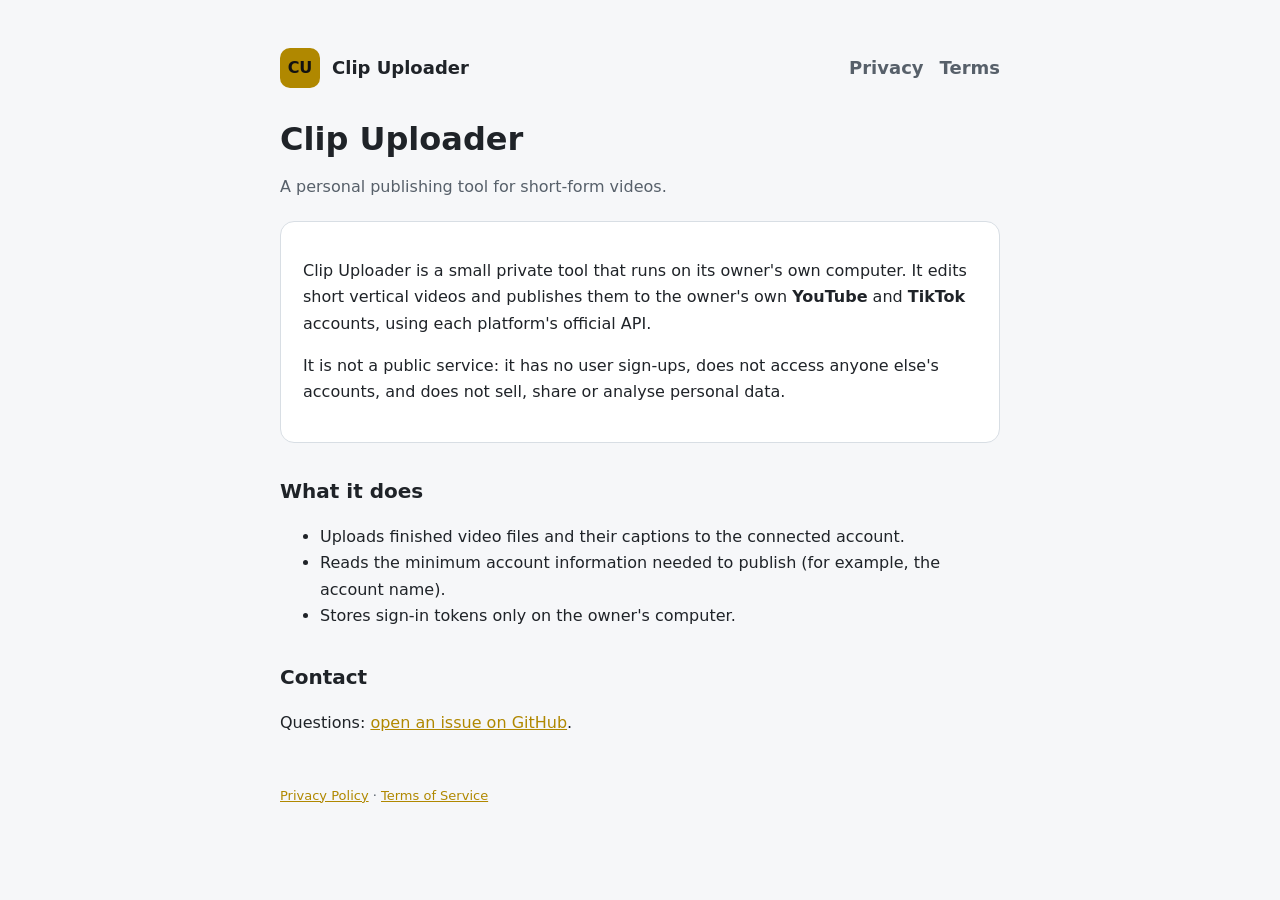
==== index.html @ 33a1ebfb "Clip Uploader site" ====
<!doctype html>
<html lang="en">
<head>
  <meta charset="utf-8">
  <meta name="viewport" content="width=device-width, initial-scale=1">
  <title>Clip Uploader</title>
  <meta name="description" content="A personal tool that uploads my own edited short videos to my YouTube and TikTok accounts.">
  <link rel="stylesheet" href="style.css">
</head>
<body>
<main>
  <header>
    <div class="logo">CU</div>
    <a href="./">Clip Uploader</a>
    <nav><a href="privacy.html">Privacy</a><a href="terms.html">Terms</a></nav>
  </header>

  <h1>Clip Uploader</h1>
  <p class="muted">A personal publishing tool for short-form videos.</p>

  <div class="card">
    <p>Clip Uploader is a small private tool that runs on its owner's own computer. It edits short
    vertical videos and publishes them to the owner's own <strong>YouTube</strong> and
    <strong>TikTok</strong> accounts, using each platform's official API.</p>
    <p>It is not a public service: it has no user sign-ups, does not access anyone else's accounts,
    and does not sell, share or analyse personal data.</p>
  </div>

  <h2>What it does</h2>
  <ul>
    <li>Uploads finished video files and their captions to the connected account.</li>
    <li>Reads the minimum account information needed to publish (for example, the account name).</li>
    <li>Stores sign-in tokens only on the owner's computer.</li>
  </ul>

  <h2>Contact</h2>
  <p>Questions: <a href="https://github.com/iconalaa/iconalaa.github.io/issues">open an issue on GitHub</a>.</p>

  <footer>
    <a href="privacy.html">Privacy Policy</a> · <a href="terms.html">Terms of Service</a>
  </footer>
</main>
</body>
</html>
---- style.css ----
:root {
  --bg: #0f1115;
  --card: #171a21;
  --text: #e8eaed;
  --muted: #9aa0a6;
  --accent: #ffd43b;
  --border: #2a2f3a;
}
@media (prefers-color-scheme: light) {
  :root { --bg: #f6f7f9; --card: #ffffff; --text: #1f2328; --muted: #57606a; --accent: #b08800; --border: #d8dee4; }
}
* { box-sizing: border-box; }
body {
  margin: 0;
  background: var(--bg);
  color: var(--text);
  font: 16px/1.65 system-ui, -apple-system, "Segoe UI", Roboto, sans-serif;
}
main { max-width: 760px; margin: 0 auto; padding: 48px 20px 64px; }
header { display: flex; align-items: center; gap: 12px; margin-bottom: 32px; }
.logo {
  width: 40px; height: 40px; border-radius: 10px; background: var(--accent);
  display: grid; place-items: center; color: #111; font-weight: 800;
}
header a { color: var(--text); text-decoration: none; font-weight: 700; font-size: 18px; }
nav { margin-left: auto; display: flex; gap: 16px; font-size: 14px; }
nav a { color: var(--muted); text-decoration: none; }
nav a:hover { color: var(--text); }
h1 { font-size: 32px; line-height: 1.2; margin: 0 0 12px; }
h2 { font-size: 20px; margin: 32px 0 8px; }
p, li { color: var(--text); }
.muted { color: var(--muted); }
.card {
  background: var(--card); border: 1px solid var(--border); border-radius: 14px;
  padding: 20px 22px; margin: 20px 0;
}
a { color: var(--accent); }
footer { margin-top: 48px; font-size: 13px; color: var(--muted); }
code { background: var(--card); border: 1px solid var(--border); border-radius: 6px; padding: 2px 6px; }
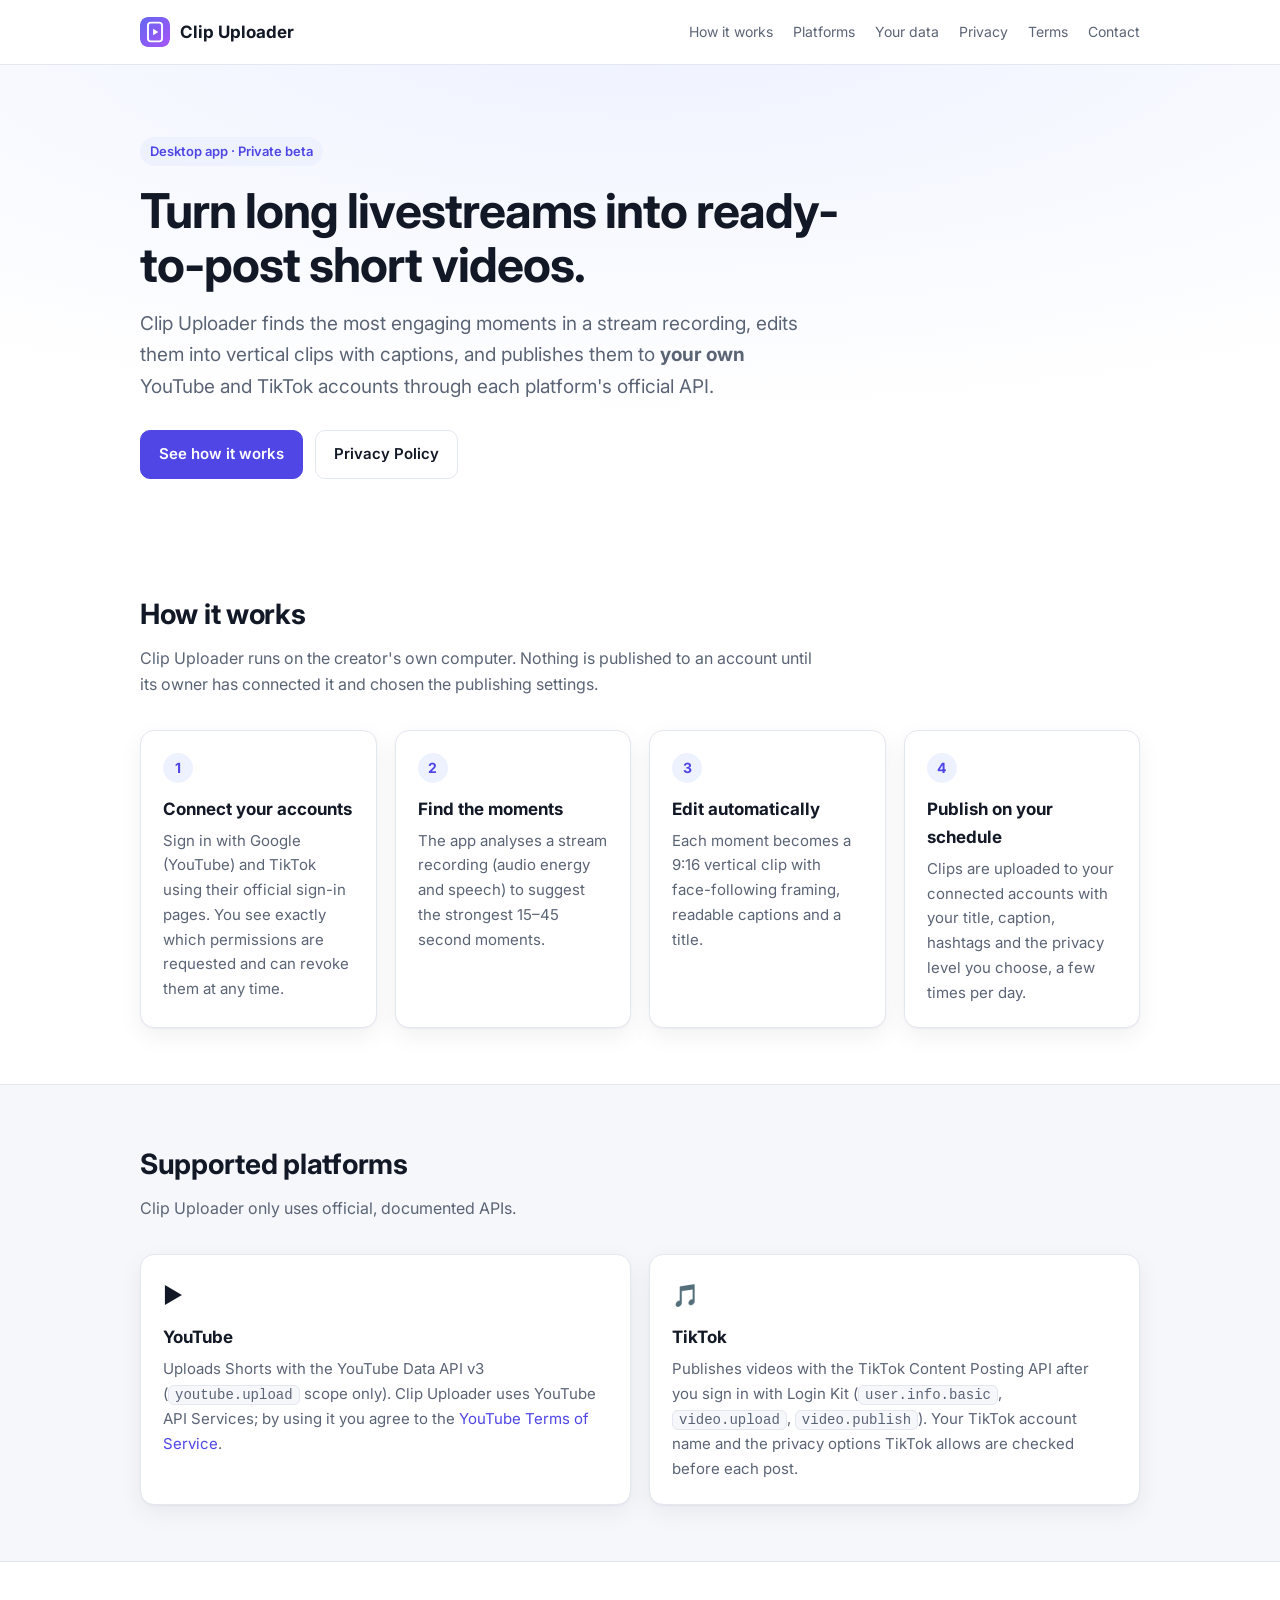
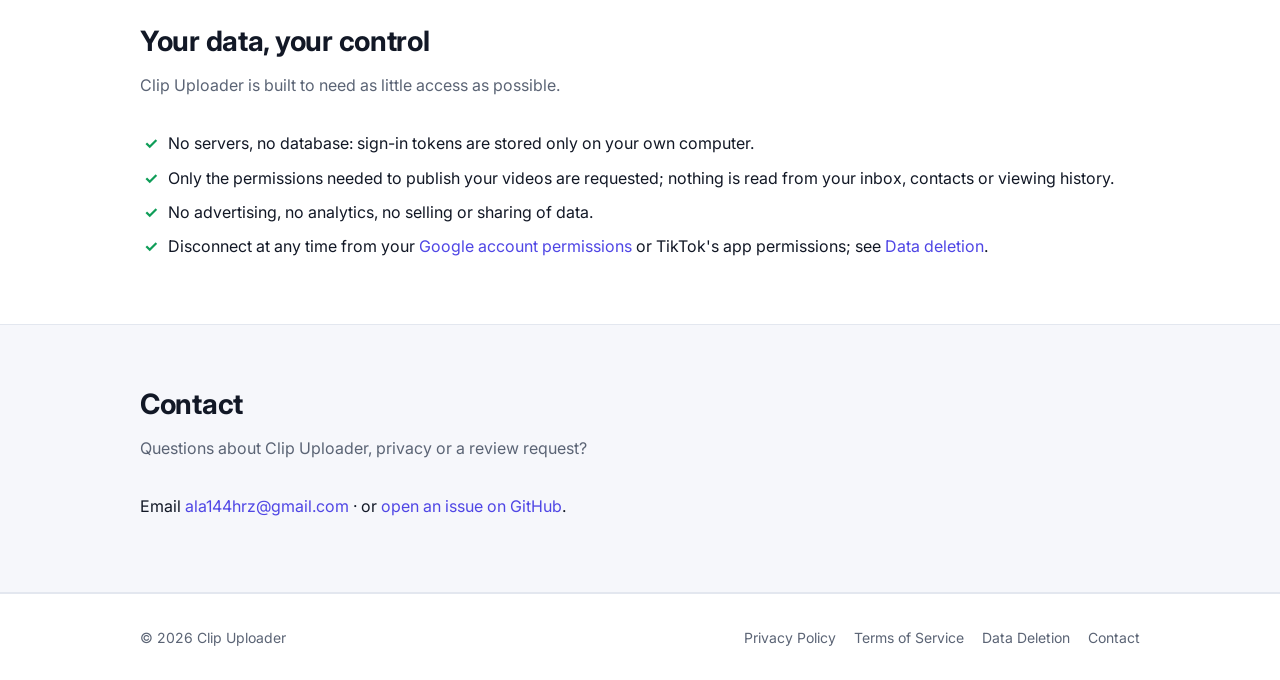
==== commit ca1477fe: "Professional site: product page, privacy policy for YouTube API Services and TikTok, terms, data del" ====
--- a/index.html
+++ b/index.html
@@ -3,42 +3,114 @@
 <head>
   <meta charset="utf-8">
   <meta name="viewport" content="width=device-width, initial-scale=1">
-  <title>Clip Uploader</title>
-  <meta name="description" content="A personal tool that uploads my own edited short videos to my YouTube and TikTok accounts.">
+  <title>Clip Uploader – Turn livestreams into Shorts</title>
+  <meta name="description" content="Clip Uploader finds the best moments in long livestreams, edits them into vertical short videos and publishes them to your own YouTube and TikTok accounts using the official APIs.">
+  <link rel="icon" href="logo.svg" type="image/svg+xml">
+  <link rel="preconnect" href="https://fonts.googleapis.com">
+  <link href="https://fonts.googleapis.com/css2?family=Inter:wght@400;600;700&display=swap" rel="stylesheet">
   <link rel="stylesheet" href="style.css">
 </head>
 <body>
+<header class="site-header">
+  <div class="wrap">
+    <a class="brand" href="./"><img src="logo.svg" alt="">Clip Uploader</a>
+    <nav class="nav">
+      <a href="#how">How it works</a>
+      <a href="#platforms">Platforms</a>
+      <a href="#data">Your data</a>
+      <a href="privacy.html">Privacy</a>
+      <a href="terms.html">Terms</a>
+      <a href="#contact">Contact</a>
+    </nav>
+  </div>
+</header>
+
 <main>
-  <header>
-    <div class="logo">CU</div>
-    <a href="./">Clip Uploader</a>
-    <nav><a href="privacy.html">Privacy</a><a href="terms.html">Terms</a></nav>
-  </header>
-
-  <h1>Clip Uploader</h1>
-  <p class="muted">A personal publishing tool for short-form videos.</p>
-
-  <div class="card">
-    <p>Clip Uploader is a small private tool that runs on its owner's own computer. It edits short
-    vertical videos and publishes them to the owner's own <strong>YouTube</strong> and
-    <strong>TikTok</strong> accounts, using each platform's official API.</p>
-    <p>It is not a public service: it has no user sign-ups, does not access anyone else's accounts,
-    and does not sell, share or analyse personal data.</p>
+  <div class="hero">
+    <div class="wrap">
+      <span class="eyebrow">Desktop app · Private beta</span>
+      <h1>Turn long livestreams into ready-to-post short videos.</h1>
+      <p class="lead">Clip Uploader finds the most engaging moments in a stream recording, edits them into
+        vertical clips with captions, and publishes them to <strong>your own</strong> YouTube and TikTok
+        accounts through each platform's official API.</p>
+      <div class="cta">
+        <a class="btn primary" href="#how">See how it works</a>
+        <a class="btn" href="privacy.html">Privacy Policy</a>
+      </div>
+    </div>
   </div>
 
-  <h2>What it does</h2>
-  <ul>
-    <li>Uploads finished video files and their captions to the connected account.</li>
-    <li>Reads the minimum account information needed to publish (for example, the account name).</li>
-    <li>Stores sign-in tokens only on the owner's computer.</li>
-  </ul>
+  <section id="how">
+    <div class="wrap">
+      <h2>How it works</h2>
+      <p class="section-lead">Clip Uploader runs on the creator's own computer. Nothing is published to an
+        account until its owner has connected it and chosen the publishing settings.</p>
+      <div class="grid">
+        <div class="card"><div class="step-num">1</div><h3>Connect your accounts</h3>
+          <p>Sign in with Google (YouTube) and TikTok using their official sign-in pages. You see exactly which
+            permissions are requested and can revoke them at any time.</p></div>
+        <div class="card"><div class="step-num">2</div><h3>Find the moments</h3>
+          <p>The app analyses a stream recording (audio energy and speech) to suggest the strongest
+            15–45 second moments.</p></div>
+        <div class="card"><div class="step-num">3</div><h3>Edit automatically</h3>
+          <p>Each moment becomes a 9:16 vertical clip with face-following framing, readable captions and a title.</p></div>
+        <div class="card"><div class="step-num">4</div><h3>Publish on your schedule</h3>
+          <p>Clips are uploaded to your connected accounts with your title, caption, hashtags and the
+            privacy level you choose, a few times per day.</p></div>
+      </div>
+    </div>
+  </section>
 
-  <h2>Contact</h2>
-  <p>Questions: <a href="https://github.com/iconalaa/iconalaa.github.io/issues">open an issue on GitHub</a>.</p>
+  <section id="platforms" class="soft">
+    <div class="wrap">
+      <h2>Supported platforms</h2>
+      <p class="section-lead">Clip Uploader only uses official, documented APIs.</p>
+      <div class="grid">
+        <div class="card"><div class="icon">▶️</div><h3>YouTube</h3>
+          <p>Uploads Shorts with the YouTube Data API v3 (<code>youtube.upload</code> scope only). Clip Uploader
+            uses YouTube API Services; by using it you agree to the
+            <a href="https://www.youtube.com/t/terms">YouTube Terms of Service</a>.</p></div>
+        <div class="card"><div class="icon">🎵</div><h3>TikTok</h3>
+          <p>Publishes videos with the TikTok Content Posting API after you sign in with Login Kit
+            (<code>user.info.basic</code>, <code>video.upload</code>, <code>video.publish</code>). Your TikTok
+            account name and the privacy options TikTok allows are checked before each post.</p></div>
+      </div>
+    </div>
+  </section>
 
-  <footer>
-    <a href="privacy.html">Privacy Policy</a> · <a href="terms.html">Terms of Service</a>
-  </footer>
+  <section id="data">
+    <div class="wrap">
+      <h2>Your data, your control</h2>
+      <p class="section-lead">Clip Uploader is built to need as little access as possible.</p>
+      <ul class="check">
+        <li>No servers, no database: sign-in tokens are stored only on your own computer.</li>
+        <li>Only the permissions needed to publish your videos are requested; nothing is read from your inbox, contacts or viewing history.</li>
+        <li>No advertising, no analytics, no selling or sharing of data.</li>
+        <li>Disconnect at any time from your <a href="https://myaccount.google.com/permissions">Google account permissions</a> or TikTok's app permissions; see <a href="data-deletion.html">Data deletion</a>.</li>
+      </ul>
+    </div>
+  </section>
+
+  <section id="contact" class="soft">
+    <div class="wrap">
+      <h2>Contact</h2>
+      <p class="section-lead">Questions about Clip Uploader, privacy or a review request?</p>
+      <p>Email <a href="mailto:ala144hrz@gmail.com">ala144hrz@gmail.com</a> · or
+        <a href="https://github.com/iconalaa/iconalaa.github.io/issues">open an issue on GitHub</a>.</p>
+    </div>
+  </section>
 </main>
+
+<footer class="site-footer">
+  <div class="wrap">
+    <span>© 2026 Clip Uploader</span>
+    <nav>
+      <a href="privacy.html">Privacy Policy</a>
+      <a href="terms.html">Terms of Service</a>
+      <a href="data-deletion.html">Data Deletion</a>
+      <a href="mailto:ala144hrz@gmail.com">Contact</a>
+    </nav>
+  </div>
+</footer>
 </body>
 </html>
--- a/style.css
+++ b/style.css
@@ -1,39 +1,109 @@
 :root {
-  --bg: #0f1115;
-  --card: #171a21;
-  --text: #e8eaed;
-  --muted: #9aa0a6;
-  --accent: #ffd43b;
-  --border: #2a2f3a;
+  --bg: #ffffff;
+  --bg-soft: #f6f7fb;
+  --card: #ffffff;
+  --text: #121826;
+  --muted: #5b6475;
+  --border: #e3e7ef;
+  --accent: #4f46e5;
+  --accent-soft: #eef2ff;
+  --accent-text: #ffffff;
+  --ok: #0f9d58;
+  --radius: 14px;
+  --shadow: 0 1px 2px rgba(16, 24, 40, .04), 0 8px 24px rgba(16, 24, 40, .06);
 }
-@media (prefers-color-scheme: light) {
-  :root { --bg: #f6f7f9; --card: #ffffff; --text: #1f2328; --muted: #57606a; --accent: #b08800; --border: #d8dee4; }
+@media (prefers-color-scheme: dark) {
+  :root {
+    --bg: #0d1017;
+    --bg-soft: #121621;
+    --card: #151a26;
+    --text: #e8ebf2;
+    --muted: #a0a8b8;
+    --border: #252c3b;
+    --accent: #8b85ff;
+    --accent-soft: #1d1f3a;
+    --accent-text: #0d1017;
+    --ok: #34c77b;
+    --shadow: none;
+  }
 }
 * { box-sizing: border-box; }
+html { scroll-behavior: smooth; }
 body {
   margin: 0;
   background: var(--bg);
   color: var(--text);
-  font: 16px/1.65 system-ui, -apple-system, "Segoe UI", Roboto, sans-serif;
+  font: 16px/1.65 "Inter", system-ui, -apple-system, "Segoe UI", Roboto, sans-serif;
+  -webkit-font-smoothing: antialiased;
 }
-main { max-width: 760px; margin: 0 auto; padding: 48px 20px 64px; }
-header { display: flex; align-items: center; gap: 12px; margin-bottom: 32px; }
-.logo {
-  width: 40px; height: 40px; border-radius: 10px; background: var(--accent);
-  display: grid; place-items: center; color: #111; font-weight: 800;
+a { color: var(--accent); text-decoration: none; }
+a:hover { text-decoration: underline; }
+.wrap { max-width: 1040px; margin: 0 auto; padding: 0 20px; }
+
+/* Header */
+.site-header {
+  position: sticky; top: 0; z-index: 10;
+  background: color-mix(in srgb, var(--bg) 88%, transparent);
+  backdrop-filter: saturate(160%) blur(10px);
+  border-bottom: 1px solid var(--border);
 }
-header a { color: var(--text); text-decoration: none; font-weight: 700; font-size: 18px; }
-nav { margin-left: auto; display: flex; gap: 16px; font-size: 14px; }
-nav a { color: var(--muted); text-decoration: none; }
-nav a:hover { color: var(--text); }
-h1 { font-size: 32px; line-height: 1.2; margin: 0 0 12px; }
-h2 { font-size: 20px; margin: 32px 0 8px; }
-p, li { color: var(--text); }
-.muted { color: var(--muted); }
-.card {
-  background: var(--card); border: 1px solid var(--border); border-radius: 14px;
-  padding: 20px 22px; margin: 20px 0;
+.site-header .wrap { display: flex; align-items: center; gap: 24px; height: 64px; }
+.brand { display: flex; align-items: center; gap: 10px; color: var(--text); font-weight: 700; font-size: 17px; }
+.brand:hover { text-decoration: none; }
+.brand img { width: 30px; height: 30px; border-radius: 8px; }
+.nav { margin-left: auto; display: flex; gap: 20px; font-size: 14px; }
+.nav a { color: var(--muted); }
+.nav a:hover { color: var(--text); text-decoration: none; }
+
+/* Hero */
+.hero { padding: 72px 0 56px; background: radial-gradient(1200px 400px at 50% -10%, var(--accent-soft), transparent); }
+.eyebrow { display: inline-block; font-size: 13px; font-weight: 600; color: var(--accent); background: var(--accent-soft);
+  padding: 4px 10px; border-radius: 999px; margin-bottom: 18px; }
+.hero h1 { font-size: clamp(32px, 5vw, 48px); line-height: 1.12; margin: 0 0 16px; letter-spacing: -0.02em; max-width: 760px; }
+.hero p.lead { font-size: 19px; color: var(--muted); max-width: 680px; margin: 0 0 28px; }
+.cta { display: flex; gap: 12px; flex-wrap: wrap; }
+.btn { display: inline-block; padding: 11px 18px; border-radius: 10px; font-weight: 600; font-size: 15px; border: 1px solid var(--border); color: var(--text); background: var(--card); }
+.btn.primary { background: var(--accent); color: var(--accent-text); border-color: var(--accent); }
+.btn:hover { text-decoration: none; filter: brightness(1.05); }
+
+/* Sections */
+section { padding: 56px 0; }
+section.soft { background: var(--bg-soft); border-top: 1px solid var(--border); border-bottom: 1px solid var(--border); }
+h2 { font-size: 28px; letter-spacing: -0.01em; margin: 0 0 8px; }
+.section-lead { color: var(--muted); margin: 0 0 32px; max-width: 680px; }
+.grid { display: grid; gap: 18px; grid-template-columns: repeat(auto-fit, minmax(230px, 1fr)); }
+.card { background: var(--card); border: 1px solid var(--border); border-radius: var(--radius); padding: 22px; box-shadow: var(--shadow); }
+.card h3 { margin: 0 0 6px; font-size: 17px; }
+.card p { margin: 0; color: var(--muted); font-size: 15px; }
+.step-num { width: 30px; height: 30px; border-radius: 50%; display: grid; place-items: center; font-weight: 700; font-size: 14px;
+  background: var(--accent-soft); color: var(--accent); margin-bottom: 12px; }
+.icon { font-size: 22px; margin-bottom: 10px; }
+.pill { display: inline-block; font-size: 12px; font-weight: 600; padding: 3px 9px; border-radius: 999px; background: var(--accent-soft); color: var(--accent); margin-right: 6px; }
+ul.check { list-style: none; padding: 0; margin: 0; }
+ul.check li { padding-left: 28px; position: relative; margin: 8px 0; }
+ul.check li::before { content: "✓"; position: absolute; left: 4px; color: var(--ok); font-weight: 700; }
+
+/* Legal pages */
+.doc { max-width: 760px; padding: 48px 20px 72px; margin: 0 auto; }
+.doc h1 { font-size: 36px; letter-spacing: -0.02em; margin: 0 0 6px; }
+.doc .updated { color: var(--muted); margin: 0 0 28px; }
+.doc h2 { font-size: 21px; margin: 34px 0 8px; }
+.doc p, .doc li { color: var(--text); }
+.doc .summary { background: var(--bg-soft); border: 1px solid var(--border); border-radius: var(--radius); padding: 18px 20px; margin: 0 0 8px; }
+.doc table { width: 100%; border-collapse: collapse; font-size: 15px; margin: 12px 0; }
+.doc th, .doc td { text-align: left; border-bottom: 1px solid var(--border); padding: 10px 8px; vertical-align: top; }
+.doc th { color: var(--muted); font-weight: 600; }
+.toc { font-size: 14px; color: var(--muted); }
+code { background: var(--bg-soft); border: 1px solid var(--border); border-radius: 6px; padding: 1px 6px; font-size: 14px; }
+
+/* Footer */
+.site-footer { border-top: 1px solid var(--border); padding: 32px 0; color: var(--muted); font-size: 14px; }
+.site-footer .wrap { display: flex; flex-wrap: wrap; gap: 16px 28px; align-items: center; }
+.site-footer nav { display: flex; gap: 18px; flex-wrap: wrap; margin-left: auto; }
+.site-footer a { color: var(--muted); }
+
+@media (max-width: 640px) {
+  .nav { display: none; }
+  .hero { padding: 48px 0 40px; }
+  section { padding: 40px 0; }
 }
-a { color: var(--accent); }
-footer { margin-top: 48px; font-size: 13px; color: var(--muted); }
-code { background: var(--card); border: 1px solid var(--border); border-radius: 6px; padding: 2px 6px; }
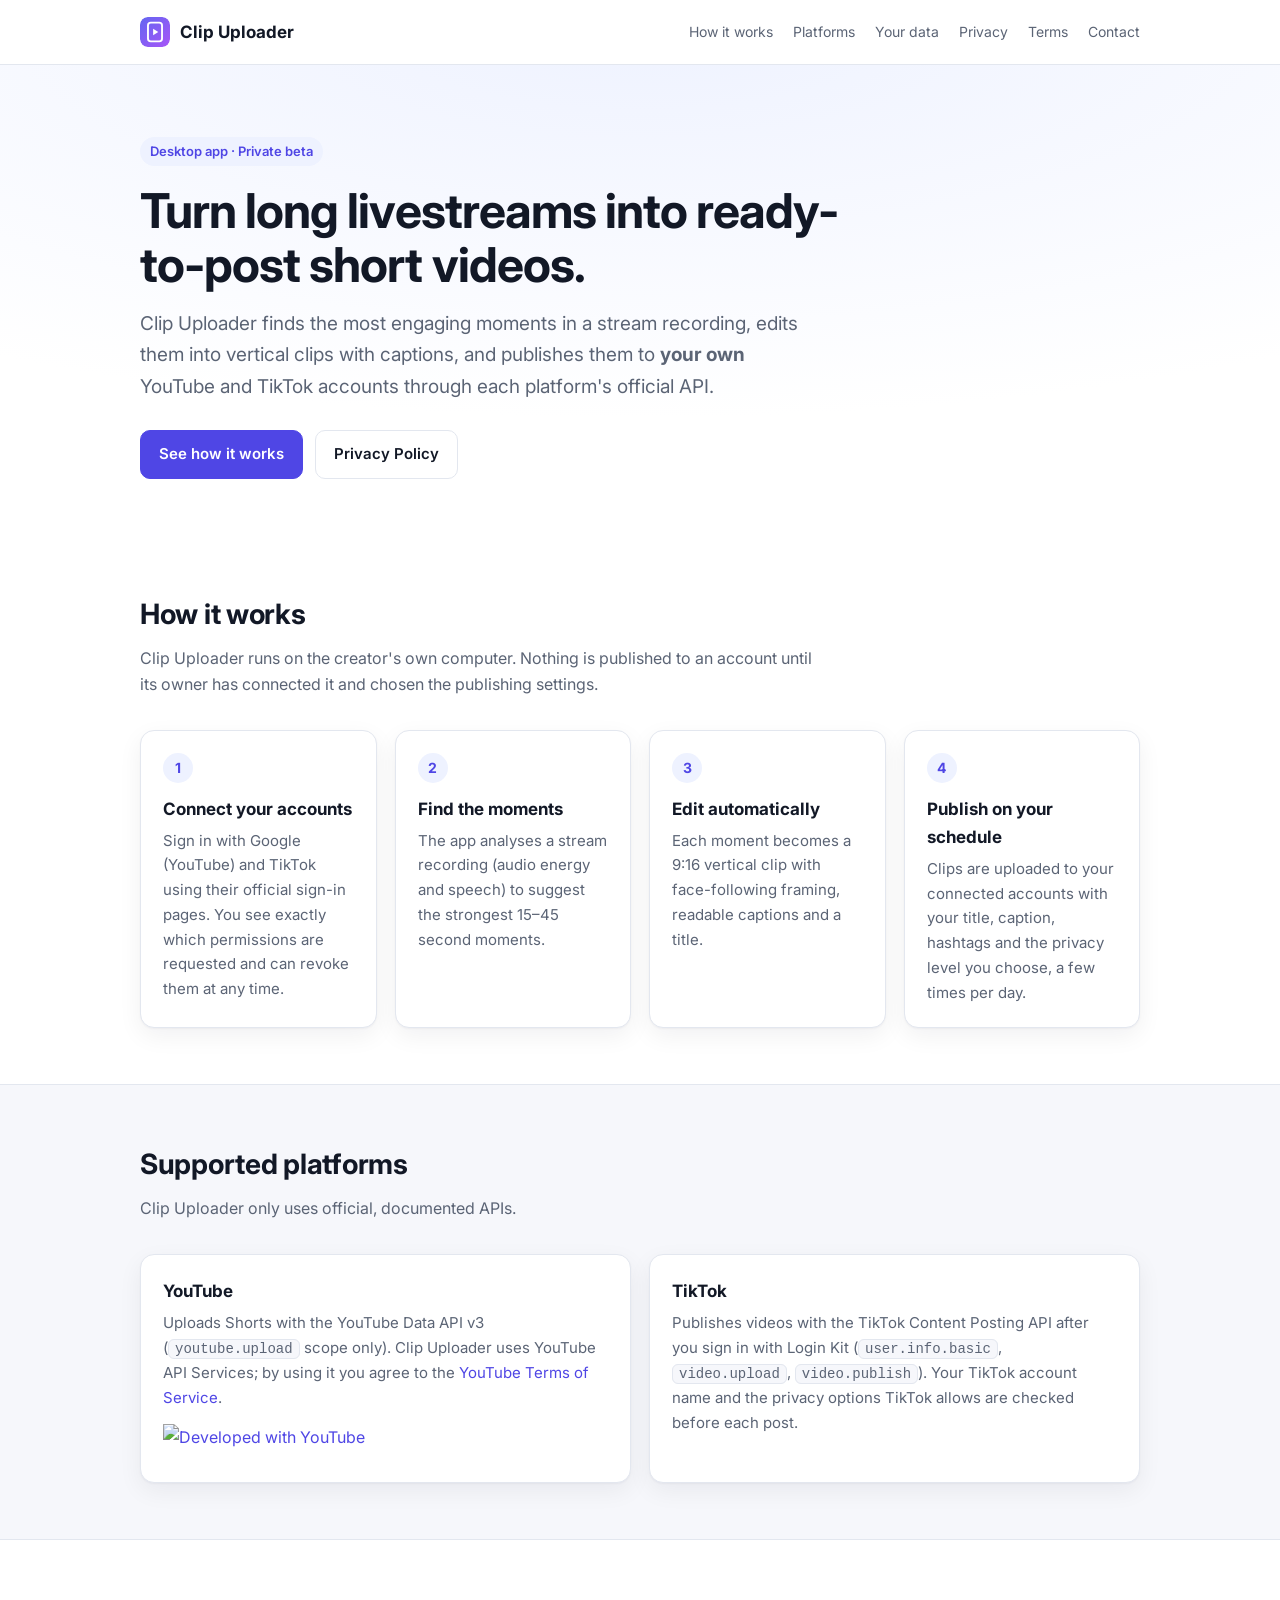
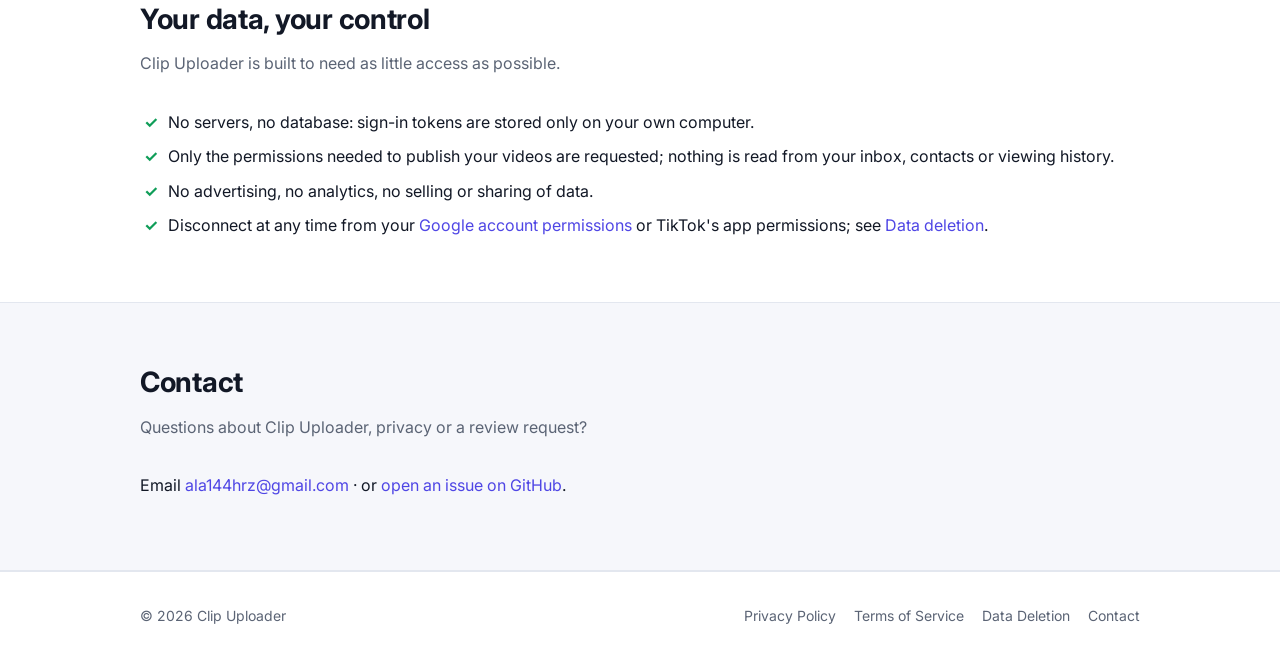
==== commit 95d6b47e: "Add official Developed with YouTube badge linking to the channel" ====
--- a/index.html
+++ b/index.html
@@ -8,7 +8,7 @@
   <link rel="icon" href="logo.svg" type="image/svg+xml">
   <link rel="preconnect" href="https://fonts.googleapis.com">
   <link href="https://fonts.googleapis.com/css2?family=Inter:wght@400;600;700&display=swap" rel="stylesheet">
-  <link rel="stylesheet" href="style.css">
+  <link rel="stylesheet" href="style.css?v=3">
 </head>
 <body>
 <header class="site-header">
@@ -66,11 +66,17 @@
       <h2>Supported platforms</h2>
       <p class="section-lead">Clip Uploader only uses official, documented APIs.</p>
       <div class="grid">
-        <div class="card"><div class="icon">▶️</div><h3>YouTube</h3>
+        <div class="card"><h3>YouTube</h3>
           <p>Uploads Shorts with the YouTube Data API v3 (<code>youtube.upload</code> scope only). Clip Uploader
             uses YouTube API Services; by using it you agree to the
-            <a href="https://www.youtube.com/t/terms">YouTube Terms of Service</a>.</p></div>
-        <div class="card"><div class="icon">🎵</div><h3>TikTok</h3>
+            <a href="https://www.youtube.com/t/terms">YouTube Terms of Service</a>.</p>
+          <a class="yt-badge" href="https://www.youtube.com/@peakwstream" title="See clips published with Clip Uploader on YouTube">
+            <picture>
+              <source srcset="https://developers.google.com/static/youtube/images/developed-with-youtube-sentence-case-light.png" media="(prefers-color-scheme: dark)">
+              <img src="https://developers.google.com/static/youtube/images/developed-with-youtube-sentence-case-dark.png" alt="Developed with YouTube" height="36">
+            </picture>
+          </a></div>
+        <div class="card"><h3>TikTok</h3>
           <p>Publishes videos with the TikTok Content Posting API after you sign in with Login Kit
             (<code>user.info.basic</code>, <code>video.upload</code>, <code>video.publish</code>). Your TikTok
             account name and the privacy options TikTok allows are checked before each post.</p></div>
--- a/style.css
+++ b/style.css
@@ -107,3 +107,7 @@
   .hero { padding: 48px 0 40px; }
   section { padding: 40px 0; }
 }
+
+/* "Developed with YouTube" badge: official asset, unmodified, kept modest per YouTube branding guidelines */
+.yt-badge { display: inline-block; margin-top: 14px; }
+.yt-badge img { height: 36px; width: auto; display: block; }
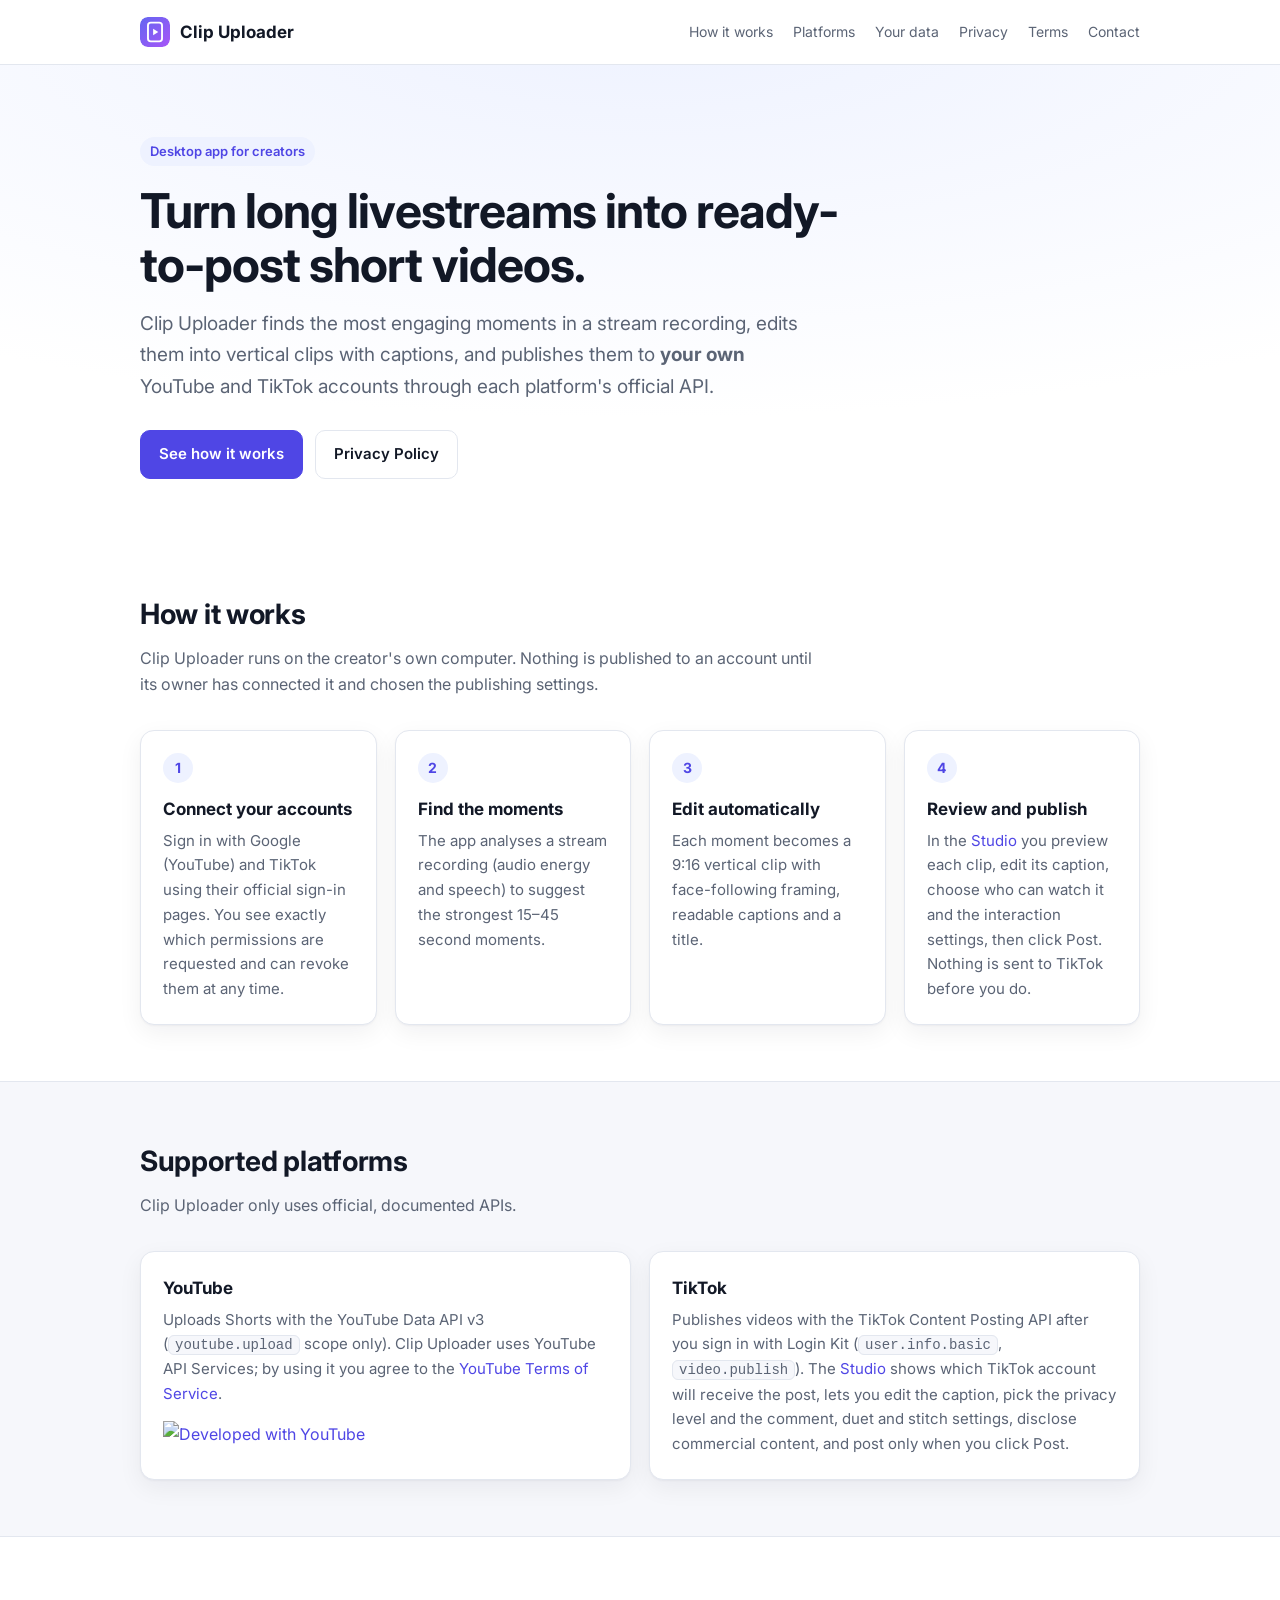
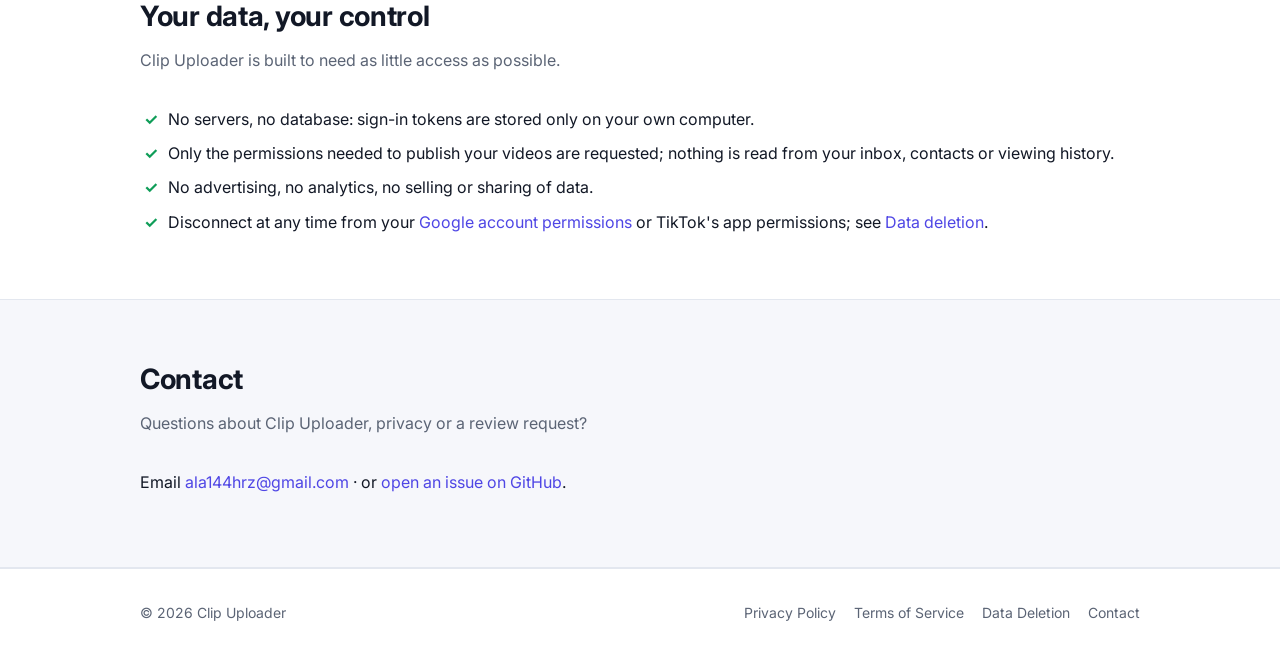
==== commit 34779407: "Add Studio: review and post clips to TikTok; drop beta label and unused scope" ====
--- a/index.html
+++ b/index.html
@@ -28,7 +28,7 @@
 <main>
   <div class="hero">
     <div class="wrap">
-      <span class="eyebrow">Desktop app · Private beta</span>
+      <span class="eyebrow">Desktop app for creators</span>
       <h1>Turn long livestreams into ready-to-post short videos.</h1>
       <p class="lead">Clip Uploader finds the most engaging moments in a stream recording, edits them into
         vertical clips with captions, and publishes them to <strong>your own</strong> YouTube and TikTok
@@ -54,9 +54,9 @@
             15–45 second moments.</p></div>
         <div class="card"><div class="step-num">3</div><h3>Edit automatically</h3>
           <p>Each moment becomes a 9:16 vertical clip with face-following framing, readable captions and a title.</p></div>
-        <div class="card"><div class="step-num">4</div><h3>Publish on your schedule</h3>
-          <p>Clips are uploaded to your connected accounts with your title, caption, hashtags and the
-            privacy level you choose, a few times per day.</p></div>
+        <div class="card"><div class="step-num">4</div><h3>Review and publish</h3>
+          <p>In the <a href="studio/">Studio</a> you preview each clip, edit its caption, choose who can watch it
+            and the interaction settings, then click Post. Nothing is sent to TikTok before you do.</p></div>
       </div>
     </div>
   </section>
@@ -78,8 +78,9 @@
           </a></div>
         <div class="card"><h3>TikTok</h3>
           <p>Publishes videos with the TikTok Content Posting API after you sign in with Login Kit
-            (<code>user.info.basic</code>, <code>video.upload</code>, <code>video.publish</code>). Your TikTok
-            account name and the privacy options TikTok allows are checked before each post.</p></div>
+            (<code>user.info.basic</code>, <code>video.publish</code>). The <a href="studio/">Studio</a> shows which
+            TikTok account will receive the post, lets you edit the caption, pick the privacy level and the
+            comment, duet and stitch settings, disclose commercial content, and post only when you click Post.</p></div>
       </div>
     </div>
   </section>
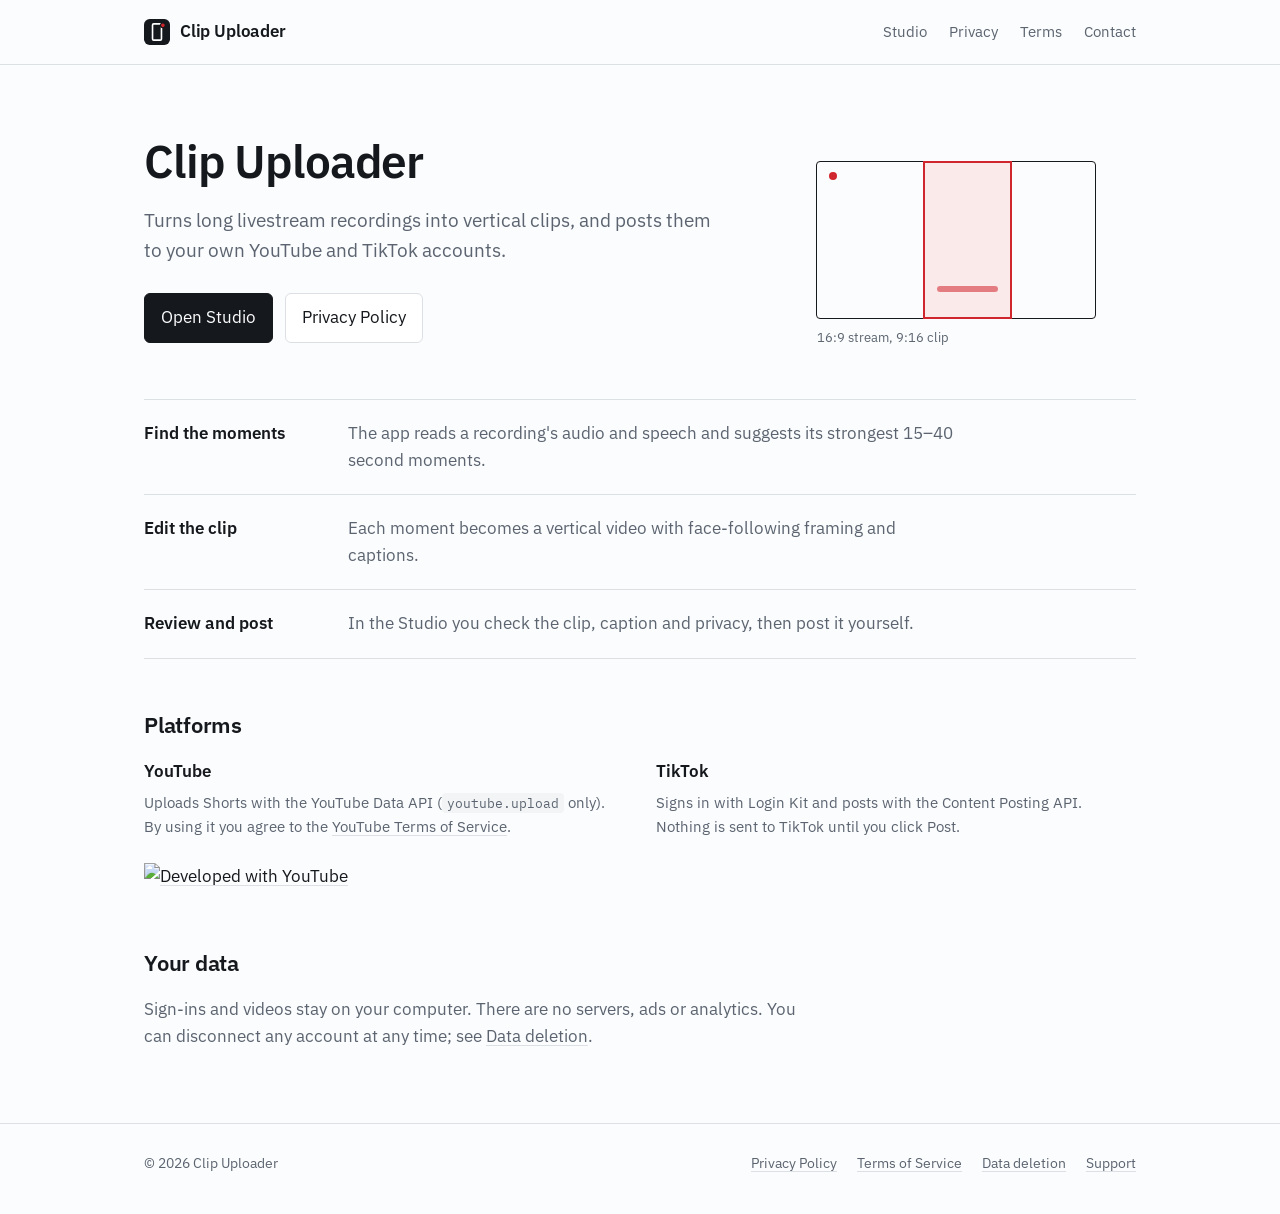
==== commit 5fd8637b: "Quieter, more professional design: IBM Plex Sans, one accent, less text" ====
--- a/index.html
+++ b/index.html
@@ -3,108 +3,74 @@
 <head>
   <meta charset="utf-8">
   <meta name="viewport" content="width=device-width, initial-scale=1">
-  <title>Clip Uploader – Turn livestreams into Shorts</title>
-  <meta name="description" content="Clip Uploader finds the best moments in long livestreams, edits them into vertical short videos and publishes them to your own YouTube and TikTok accounts using the official APIs.">
+  <link rel="canonical" href="https://clipuploader.github.io/">
+  <title>Clip Uploader</title>
+  <meta name="description" content="Clip Uploader turns long livestream recordings into vertical clips and posts them to your own YouTube and TikTok accounts.">
   <link rel="icon" href="logo.svg" type="image/svg+xml">
   <link rel="preconnect" href="https://fonts.googleapis.com">
-  <link href="https://fonts.googleapis.com/css2?family=Inter:wght@400;600;700&display=swap" rel="stylesheet">
-  <link rel="stylesheet" href="style.css?v=3">
+  <link href="https://fonts.googleapis.com/css2?family=IBM+Plex+Mono&family=IBM+Plex+Sans:wght@400;500;600&display=swap" rel="stylesheet">
+  <link rel="stylesheet" href="style.css?v=5">
 </head>
 <body>
 <header class="site-header">
   <div class="wrap">
     <a class="brand" href="./"><img src="logo.svg" alt="">Clip Uploader</a>
     <nav class="nav">
-      <a href="#how">How it works</a>
-      <a href="#platforms">Platforms</a>
-      <a href="#data">Your data</a>
+      <a href="studio/">Studio</a>
       <a href="privacy.html">Privacy</a>
       <a href="terms.html">Terms</a>
-      <a href="#contact">Contact</a>
+      <a href="mailto:ala144hrz@gmail.com">Contact</a>
     </nav>
   </div>
 </header>
 
-<main>
-  <div class="hero">
-    <div class="wrap">
-      <span class="eyebrow">Desktop app for creators</span>
-      <h1>Turn long livestreams into ready-to-post short videos.</h1>
-      <p class="lead">Clip Uploader finds the most engaging moments in a stream recording, edits them into
-        vertical clips with captions, and publishes them to <strong>your own</strong> YouTube and TikTok
-        accounts through each platform's official API.</p>
-      <div class="cta">
-        <a class="btn primary" href="#how">See how it works</a>
+<main class="wrap">
+  <section class="intro">
+    <div>
+      <h1>Clip Uploader</h1>
+      <p>Turns long livestream recordings into vertical clips, and posts them to your own YouTube and TikTok accounts.</p>
+      <div class="actions">
+        <a class="btn primary" href="studio/">Open Studio</a>
         <a class="btn" href="privacy.html">Privacy Policy</a>
       </div>
     </div>
-  </div>
+    <figure class="frame" aria-label="A wide stream frame with a vertical clip cropped from it">
+      <span class="crop"></span>
+      <figcaption>16:9 stream, 9:16 clip</figcaption>
+    </figure>
+  </section>
 
-  <section id="how">
-    <div class="wrap">
-      <h2>How it works</h2>
-      <p class="section-lead">Clip Uploader runs on the creator's own computer. Nothing is published to an
-        account until its owner has connected it and chosen the publishing settings.</p>
-      <div class="grid">
-        <div class="card"><div class="step-num">1</div><h3>Connect your accounts</h3>
-          <p>Sign in with Google (YouTube) and TikTok using their official sign-in pages. You see exactly which
-            permissions are requested and can revoke them at any time.</p></div>
-        <div class="card"><div class="step-num">2</div><h3>Find the moments</h3>
-          <p>The app analyses a stream recording (audio energy and speech) to suggest the strongest
-            15–45 second moments.</p></div>
-        <div class="card"><div class="step-num">3</div><h3>Edit automatically</h3>
-          <p>Each moment becomes a 9:16 vertical clip with face-following framing, readable captions and a title.</p></div>
-        <div class="card"><div class="step-num">4</div><h3>Review and publish</h3>
-          <p>In the <a href="studio/">Studio</a> you preview each clip, edit its caption, choose who can watch it
-            and the interaction settings, then click Post. Nothing is sent to TikTok before you do.</p></div>
+  <ol class="steps">
+    <li><strong>Find the moments</strong><span>The app reads a recording's audio and speech and suggests its strongest 15–40 second moments.</span></li>
+    <li><strong>Edit the clip</strong><span>Each moment becomes a vertical video with face-following framing and captions.</span></li>
+    <li><strong>Review and post</strong><span>In the Studio you check the clip, caption and privacy, then post it yourself.</span></li>
+  </ol>
+
+  <section class="block">
+    <h2>Platforms</h2>
+    <div class="platforms">
+      <div>
+        <h3>YouTube</h3>
+        <p>Uploads Shorts with the YouTube Data API (<code>youtube.upload</code> only). By using it you agree to the
+          <a href="https://www.youtube.com/t/terms">YouTube Terms of Service</a>.</p>
+        <a class="yt-badge" href="https://www.youtube.com/@peakwstream" title="Clips published with Clip Uploader">
+          <picture>
+            <source srcset="https://developers.google.com/static/youtube/images/developed-with-youtube-sentence-case-light.png" media="(prefers-color-scheme: dark)">
+            <img src="https://developers.google.com/static/youtube/images/developed-with-youtube-sentence-case-dark.png" alt="Developed with YouTube" height="34">
+          </picture>
+        </a>
+      </div>
+      <div>
+        <h3>TikTok</h3>
+        <p>Signs in with Login Kit and posts with the Content Posting API. Nothing is sent to TikTok until you click Post.</p>
       </div>
     </div>
   </section>
 
-  <section id="platforms" class="soft">
-    <div class="wrap">
-      <h2>Supported platforms</h2>
-      <p class="section-lead">Clip Uploader only uses official, documented APIs.</p>
-      <div class="grid">
-        <div class="card"><h3>YouTube</h3>
-          <p>Uploads Shorts with the YouTube Data API v3 (<code>youtube.upload</code> scope only). Clip Uploader
-            uses YouTube API Services; by using it you agree to the
-            <a href="https://www.youtube.com/t/terms">YouTube Terms of Service</a>.</p>
-          <a class="yt-badge" href="https://www.youtube.com/@peakwstream" title="See clips published with Clip Uploader on YouTube">
-            <picture>
-              <source srcset="https://developers.google.com/static/youtube/images/developed-with-youtube-sentence-case-light.png" media="(prefers-color-scheme: dark)">
-              <img src="https://developers.google.com/static/youtube/images/developed-with-youtube-sentence-case-dark.png" alt="Developed with YouTube" height="36">
-            </picture>
-          </a></div>
-        <div class="card"><h3>TikTok</h3>
-          <p>Publishes videos with the TikTok Content Posting API after you sign in with Login Kit
-            (<code>user.info.basic</code>, <code>video.publish</code>). The <a href="studio/">Studio</a> shows which
-            TikTok account will receive the post, lets you edit the caption, pick the privacy level and the
-            comment, duet and stitch settings, disclose commercial content, and post only when you click Post.</p></div>
-      </div>
-    </div>
-  </section>
-
-  <section id="data">
-    <div class="wrap">
-      <h2>Your data, your control</h2>
-      <p class="section-lead">Clip Uploader is built to need as little access as possible.</p>
-      <ul class="check">
-        <li>No servers, no database: sign-in tokens are stored only on your own computer.</li>
-        <li>Only the permissions needed to publish your videos are requested; nothing is read from your inbox, contacts or viewing history.</li>
-        <li>No advertising, no analytics, no selling or sharing of data.</li>
-        <li>Disconnect at any time from your <a href="https://myaccount.google.com/permissions">Google account permissions</a> or TikTok's app permissions; see <a href="data-deletion.html">Data deletion</a>.</li>
-      </ul>
-    </div>
-  </section>
-
-  <section id="contact" class="soft">
-    <div class="wrap">
-      <h2>Contact</h2>
-      <p class="section-lead">Questions about Clip Uploader, privacy or a review request?</p>
-      <p>Email <a href="mailto:ala144hrz@gmail.com">ala144hrz@gmail.com</a> · or
-        <a href="https://github.com/iconalaa/iconalaa.github.io/issues">open an issue on GitHub</a>.</p>
-    </div>
+  <section class="block">
+    <h2>Your data</h2>
+    <p>Sign-ins and videos stay on your computer. There are no servers, ads or analytics. You can disconnect any
+      account at any time; see <a href="data-deletion.html">Data deletion</a>.</p>
   </section>
 </main>
 
@@ -114,8 +80,8 @@
     <nav>
       <a href="privacy.html">Privacy Policy</a>
       <a href="terms.html">Terms of Service</a>
-      <a href="data-deletion.html">Data Deletion</a>
-      <a href="mailto:ala144hrz@gmail.com">Contact</a>
+      <a href="data-deletion.html">Data deletion</a>
+      <a href="https://github.com/clipuploader/clipuploader.github.io/issues">Support</a>
     </nav>
   </div>
 </footer>
--- a/style.css
+++ b/style.css
@@ -1,113 +1,117 @@
+/* Clip Uploader: one typeface (IBM Plex Sans), cool neutrals, one accent: the red "on air" tally light. */
 :root {
-  --bg: #ffffff;
-  --bg-soft: #f6f7fb;
+  --bg: #fbfcfd;
+  --bg-soft: #f2f4f6;
   --card: #ffffff;
-  --text: #121826;
-  --muted: #5b6475;
-  --border: #e3e7ef;
-  --accent: #4f46e5;
-  --accent-soft: #eef2ff;
+  --text: #15181c;
+  --muted: #5b6470;
+  --border: #dce0e5;
+  --accent: #d0262d;
+  --accent-soft: #fbeaea;
   --accent-text: #ffffff;
-  --ok: #0f9d58;
-  --radius: 14px;
-  --shadow: 0 1px 2px rgba(16, 24, 40, .04), 0 8px 24px rgba(16, 24, 40, .06);
+  --ok: #1d7a46;
+  --radius: 6px;
+  --shadow: none;
+  --measure: 680px;
 }
 @media (prefers-color-scheme: dark) {
   :root {
-    --bg: #0d1017;
-    --bg-soft: #121621;
-    --card: #151a26;
-    --text: #e8ebf2;
-    --muted: #a0a8b8;
-    --border: #252c3b;
-    --accent: #8b85ff;
-    --accent-soft: #1d1f3a;
-    --accent-text: #0d1017;
-    --ok: #34c77b;
-    --shadow: none;
+    --bg: #14171b;
+    --bg-soft: #1b1f24;
+    --card: #1b1f24;
+    --text: #e8ebee;
+    --muted: #98a1ab;
+    --border: #2a3038;
+    --accent: #ef4950;
+    --accent-soft: #3a1c1e;
+    --accent-text: #ffffff;
+    --ok: #4cbf7d;
   }
 }
+
 * { box-sizing: border-box; }
-html { scroll-behavior: smooth; }
+html { -webkit-text-size-adjust: 100%; }
 body {
   margin: 0;
   background: var(--bg);
   color: var(--text);
-  font: 16px/1.65 "Inter", system-ui, -apple-system, "Segoe UI", Roboto, sans-serif;
+  font: 400 17px/1.6 "IBM Plex Sans", system-ui, -apple-system, "Segoe UI", sans-serif;
   -webkit-font-smoothing: antialiased;
 }
-a { color: var(--accent); text-decoration: none; }
-a:hover { text-decoration: underline; }
-.wrap { max-width: 1040px; margin: 0 auto; padding: 0 20px; }
+a { color: inherit; text-decoration: underline; text-decoration-color: var(--border); text-underline-offset: 3px; }
+a:hover { text-decoration-color: currentColor; }
+a:focus-visible, button:focus-visible, select:focus-visible, textarea:focus-visible, input:focus-visible {
+  outline: 2px solid var(--accent); outline-offset: 2px;
+}
+.wrap { max-width: 1040px; margin: 0 auto; padding: 0 24px; }
+code { font: 0.88em "IBM Plex Mono", ui-monospace, monospace; background: var(--bg-soft); padding: 1px 5px; border-radius: 4px; }
 
-/* Header */
-.site-header {
-  position: sticky; top: 0; z-index: 10;
-  background: color-mix(in srgb, var(--bg) 88%, transparent);
-  backdrop-filter: saturate(160%) blur(10px);
-  border-bottom: 1px solid var(--border);
-}
-.site-header .wrap { display: flex; align-items: center; gap: 24px; height: 64px; }
-.brand { display: flex; align-items: center; gap: 10px; color: var(--text); font-weight: 700; font-size: 17px; }
-.brand:hover { text-decoration: none; }
-.brand img { width: 30px; height: 30px; border-radius: 8px; }
-.nav { margin-left: auto; display: flex; gap: 20px; font-size: 14px; }
-.nav a { color: var(--muted); }
-.nav a:hover { color: var(--text); text-decoration: none; }
+/* Header and footer */
+.site-header { border-bottom: 1px solid var(--border); background: var(--bg); }
+.site-header .wrap { display: flex; align-items: center; gap: 24px; min-height: 64px; flex-wrap: wrap; }
+.brand { display: flex; align-items: center; gap: 10px; font-weight: 600; font-size: 17px; text-decoration: none; letter-spacing: -0.01em; }
+.brand img { width: 26px; height: 26px; }
+.nav { margin-left: auto; display: flex; gap: 22px; font-size: 15px; }
+.nav a { color: var(--muted); text-decoration: none; }
+.nav a:hover, .nav a[aria-current="page"] { color: var(--text); }
+.site-footer { border-top: 1px solid var(--border); margin-top: 72px; padding: 28px 0 40px; color: var(--muted); font-size: 14px; }
+.site-footer .wrap { display: flex; flex-wrap: wrap; gap: 12px 24px; align-items: center; }
+.site-footer nav { display: flex; gap: 20px; flex-wrap: wrap; margin-left: auto; }
+.site-footer a { color: var(--muted); }
 
-/* Hero */
-.hero { padding: 72px 0 56px; background: radial-gradient(1200px 400px at 50% -10%, var(--accent-soft), transparent); }
-.eyebrow { display: inline-block; font-size: 13px; font-weight: 600; color: var(--accent); background: var(--accent-soft);
-  padding: 4px 10px; border-radius: 999px; margin-bottom: 18px; }
-.hero h1 { font-size: clamp(32px, 5vw, 48px); line-height: 1.12; margin: 0 0 16px; letter-spacing: -0.02em; max-width: 760px; }
-.hero p.lead { font-size: 19px; color: var(--muted); max-width: 680px; margin: 0 0 28px; }
-.cta { display: flex; gap: 12px; flex-wrap: wrap; }
-.btn { display: inline-block; padding: 11px 18px; border-radius: 10px; font-weight: 600; font-size: 15px; border: 1px solid var(--border); color: var(--text); background: var(--card); }
-.btn.primary { background: var(--accent); color: var(--accent-text); border-color: var(--accent); }
-.btn:hover { text-decoration: none; filter: brightness(1.05); }
+/* Buttons */
+.btn { display: inline-block; padding: 10px 16px; border-radius: var(--radius); border: 1px solid var(--border);
+  background: var(--card); color: var(--text); font: 500 15px/1.2 inherit; text-decoration: none; cursor: pointer; }
+.btn:hover { border-color: var(--muted); }
+.btn.primary { background: var(--text); color: var(--bg); border-color: var(--text); }
+.btn.primary:hover { opacity: .9; }
 
-/* Sections */
-section { padding: 56px 0; }
-section.soft { background: var(--bg-soft); border-top: 1px solid var(--border); border-bottom: 1px solid var(--border); }
-h2 { font-size: 28px; letter-spacing: -0.01em; margin: 0 0 8px; }
-.section-lead { color: var(--muted); margin: 0 0 32px; max-width: 680px; }
-.grid { display: grid; gap: 18px; grid-template-columns: repeat(auto-fit, minmax(230px, 1fr)); }
-.card { background: var(--card); border: 1px solid var(--border); border-radius: var(--radius); padding: 22px; box-shadow: var(--shadow); }
-.card h3 { margin: 0 0 6px; font-size: 17px; }
-.card p { margin: 0; color: var(--muted); font-size: 15px; }
-.step-num { width: 30px; height: 30px; border-radius: 50%; display: grid; place-items: center; font-weight: 700; font-size: 14px;
-  background: var(--accent-soft); color: var(--accent); margin-bottom: 12px; }
-.icon { font-size: 22px; margin-bottom: 10px; }
-.pill { display: inline-block; font-size: 12px; font-weight: 600; padding: 3px 9px; border-radius: 999px; background: var(--accent-soft); color: var(--accent); margin-right: 6px; }
-ul.check { list-style: none; padding: 0; margin: 0; }
-ul.check li { padding-left: 28px; position: relative; margin: 8px 0; }
-ul.check li::before { content: "✓"; position: absolute; left: 4px; color: var(--ok); font-weight: 700; }
+/* Home */
+.intro { padding: 72px 0 56px; display: grid; grid-template-columns: minmax(0, 1fr) 360px; gap: 56px; align-items: center; }
+.intro h1 { font-size: 46px; line-height: 1.08; letter-spacing: -0.025em; font-weight: 600; margin: 0 0 18px; }
+.intro p { font-size: 19px; color: var(--muted); margin: 0 0 28px; max-width: 34em; }
+.actions { display: flex; gap: 12px; flex-wrap: wrap; }
+
+/* The one picture: a 16:9 stream frame with the 9:16 clip cropped out of it. */
+.frame { position: relative; aspect-ratio: 16 / 9; border: 1.5px solid var(--text); border-radius: 4px; }
+.frame::before { content: ""; position: absolute; top: 10px; left: 12px; width: 8px; height: 8px; border-radius: 50%; background: var(--accent); }
+.frame .crop { position: absolute; top: -1.5px; bottom: -1.5px; left: 38%; aspect-ratio: 9 / 16;
+  border: 2px solid var(--accent); background: var(--accent-soft); }
+.frame .crop::after { content: ""; position: absolute; left: 14%; right: 14%; bottom: 16%; height: 6px; border-radius: 3px; background: var(--accent); opacity: .55; }
+.frame figcaption { position: absolute; top: calc(100% + 10px); left: 0; font-size: 13px; color: var(--muted); }
+
+.steps { list-style: none; margin: 0; padding: 0; border-top: 1px solid var(--border); }
+.steps li { display: grid; grid-template-columns: 180px minmax(0, 1fr); gap: 24px; padding: 20px 0; border-bottom: 1px solid var(--border); }
+.steps strong { font-weight: 600; }
+.steps span { color: var(--muted); max-width: 36em; }
+.block { padding: 48px 0 0; }
+.block h2 { font-size: 22px; font-weight: 600; letter-spacing: -0.01em; margin: 0 0 16px; }
+.block p { color: var(--muted); max-width: var(--measure); margin: 0 0 12px; }
+.platforms { display: grid; grid-template-columns: 1fr 1fr; gap: 32px; }
+.platforms h3 { font-size: 17px; font-weight: 600; margin: 0 0 6px; }
+.platforms p { font-size: 15px; }
 
 /* Legal pages */
-.doc { max-width: 760px; padding: 48px 20px 72px; margin: 0 auto; }
-.doc h1 { font-size: 36px; letter-spacing: -0.02em; margin: 0 0 6px; }
-.doc .updated { color: var(--muted); margin: 0 0 28px; }
-.doc h2 { font-size: 21px; margin: 34px 0 8px; }
-.doc p, .doc li { color: var(--text); }
-.doc .summary { background: var(--bg-soft); border: 1px solid var(--border); border-radius: var(--radius); padding: 18px 20px; margin: 0 0 8px; }
+.doc { max-width: var(--measure); padding: 56px 24px 24px; margin: 0 auto; }
+.doc h1 { font-size: 34px; letter-spacing: -0.02em; font-weight: 600; margin: 0 0 6px; }
+.doc .updated { color: var(--muted); font-size: 15px; margin: 0 0 32px; }
+.doc h2 { font-size: 20px; font-weight: 600; margin: 40px 0 8px; }
+.doc p, .doc li { line-height: 1.65; }
+.doc .summary { border-left: 3px solid var(--accent); padding: 4px 0 4px 18px; margin: 0 0 8px; color: var(--muted); }
 .doc table { width: 100%; border-collapse: collapse; font-size: 15px; margin: 12px 0; }
 .doc th, .doc td { text-align: left; border-bottom: 1px solid var(--border); padding: 10px 8px; vertical-align: top; }
-.doc th { color: var(--muted); font-weight: 600; }
-.toc { font-size: 14px; color: var(--muted); }
-code { background: var(--bg-soft); border: 1px solid var(--border); border-radius: 6px; padding: 1px 6px; font-size: 14px; }
+.doc th { color: var(--muted); font-weight: 500; }
+.toc { font-size: 15px; color: var(--muted); }
+.card { background: var(--card); border: 1px solid var(--border); border-radius: var(--radius); padding: 20px; }
 
-/* Footer */
-.site-footer { border-top: 1px solid var(--border); padding: 32px 0; color: var(--muted); font-size: 14px; }
-.site-footer .wrap { display: flex; flex-wrap: wrap; gap: 16px 28px; align-items: center; }
-.site-footer nav { display: flex; gap: 18px; flex-wrap: wrap; margin-left: auto; }
-.site-footer a { color: var(--muted); }
+/* "Developed with YouTube" badge: official asset, unmodified */
+.yt-badge { display: inline-block; margin-top: 12px; }
+.yt-badge img { height: 34px; width: auto; display: block; }
 
-@media (max-width: 640px) {
-  .nav { display: none; }
-  .hero { padding: 48px 0 40px; }
-  section { padding: 40px 0; }
+@media (max-width: 760px) {
+  .intro { grid-template-columns: 1fr; gap: 40px; padding: 48px 0 56px; }
+  .intro h1 { font-size: 36px; }
+  .steps li { grid-template-columns: 1fr; gap: 4px; }
+  .platforms { grid-template-columns: 1fr; }
+  .nav { margin-left: 0; width: 100%; padding-bottom: 12px; }
 }
-
-/* "Developed with YouTube" badge: official asset, unmodified, kept modest per YouTube branding guidelines */
-.yt-badge { display: inline-block; margin-top: 14px; }
-.yt-badge img { height: 36px; width: auto; display: block; }
